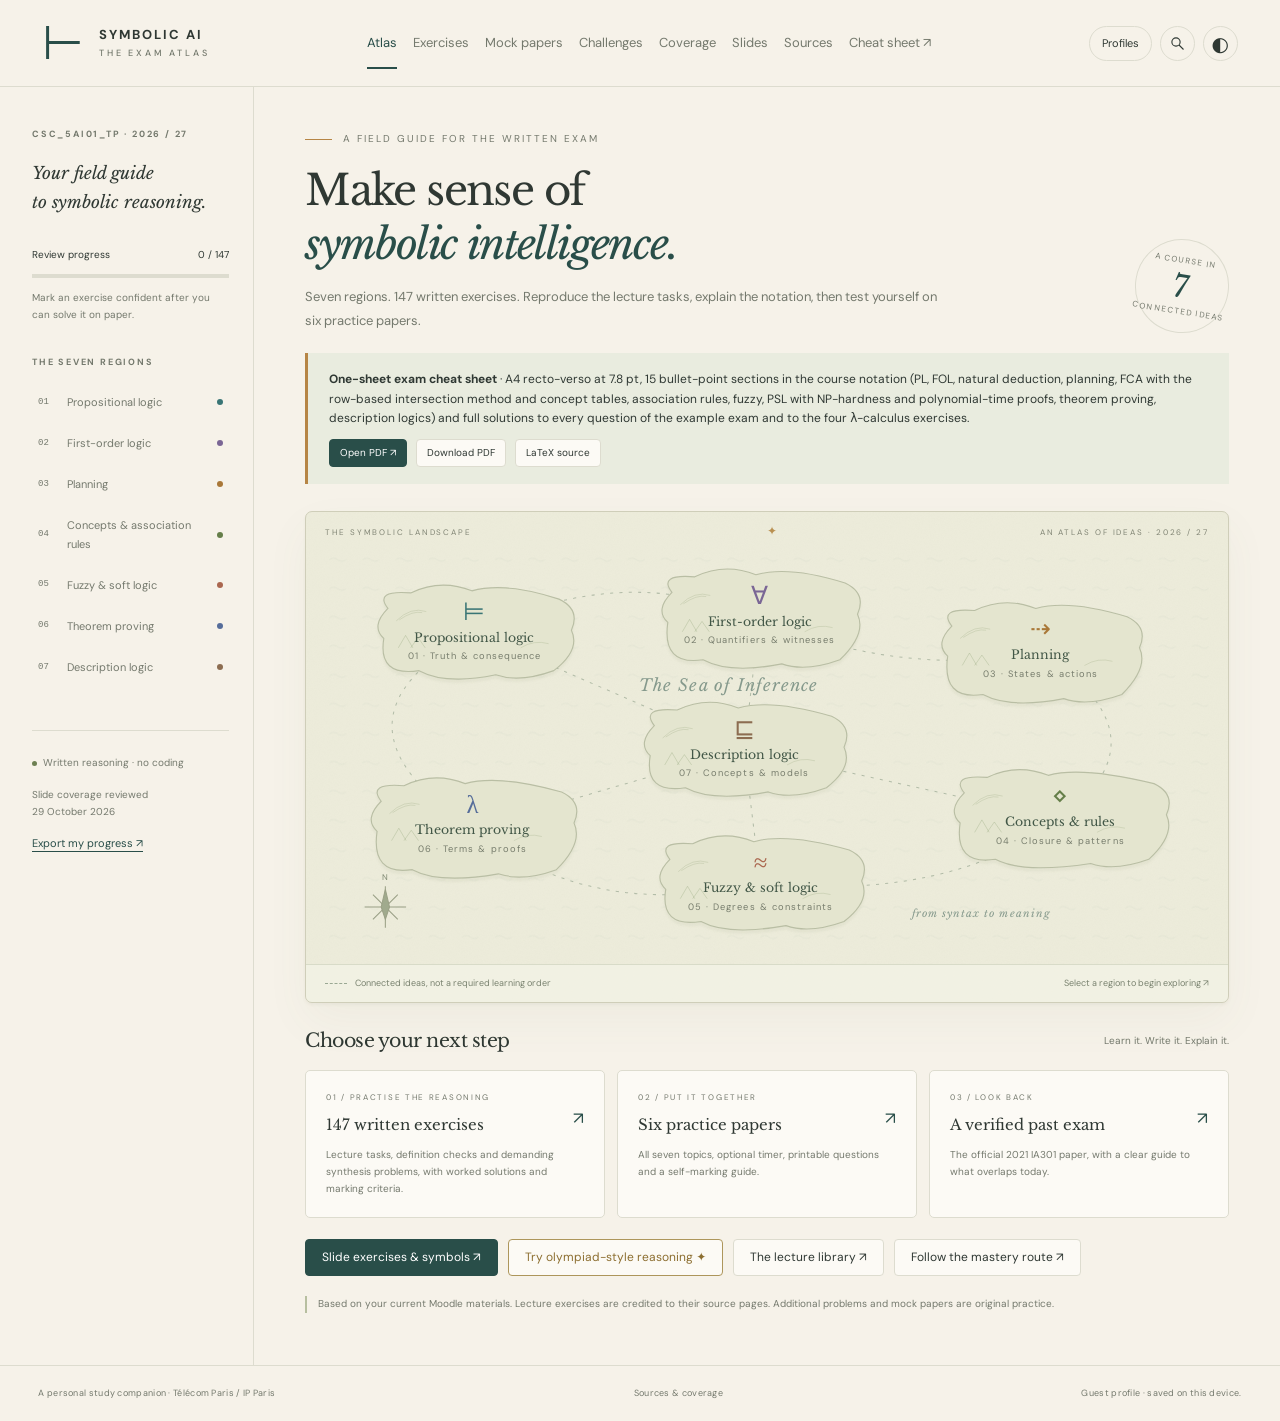
==== index.html @ 40018e8a "Cheat sheet: state each lambda exercise, slide-consistent numeral notation" ====
<!doctype html>
<html lang="en"><head><meta charset="utf-8"><meta name="viewport" content="width=device-width,initial-scale=1"><meta name="theme-color" content="#f6f2e9"><meta name="description" content="A written-exam study atlas for Logics and Symbolic AI: seven topic guides, 147 written exercises with slide tasks and notation checks, interactive explanations, six mock papers and verified historical exam sources."><link rel="canonical" href="https://pqhhust.github.io/logics-symbolicAI-atlas/"><title>Symbolic AI · Exam Atlas</title><link rel="icon" href="icon.svg" type="image/svg+xml"><link rel="stylesheet" href="style.css?v=cheatsheet-20261111c"></head>
<body><header class="topbar"><a class="brand" href="#atlas" aria-label="Symbolic AI Exam Atlas home"><span class="brand-icon">⊢</span><span>SYMBOLIC AI <small>THE EXAM ATLAS</small></span></a><nav aria-label="Main navigation"><a href="#atlas" data-nav="atlas">Atlas</a><a href="#practice" data-nav="practice">Exercises</a><a href="#mocks" data-nav="mocks">Mock papers</a><a href="#challenge" data-nav="challenge">Challenges</a><a href="#coverage" data-nav="coverage">Coverage</a><a href="#slides" data-nav="slides">Slides</a><a href="#sources" data-nav="sources">Sources</a><a href="cheatsheet/logic-cheatsheet.pdf?v=lambda2" target="_blank" rel="noopener">Cheat sheet ↗</a></nav><div class="tools"><a id="profile-link" href="#profile" class="profile-link">Profiles</a><button id="search-open" class="icon-button" aria-label="Search exercises"><svg width="15" height="15" viewBox="0 0 20 20" aria-hidden="true"><circle cx="8" cy="8" r="5.5" fill="none" stroke="currentColor" stroke-width="1.5"/><path d="M12 12L18 18" stroke="currentColor" stroke-width="1.5"/></svg></button><button id="theme" class="icon-button" aria-label="Toggle dark theme">◐</button></div></header><div class="app-shell"><aside class="sidebar"><div class="eyebrow">CSC_5AI01_TP · 2026 / 27</div><p class="side-title">Your field guide<br>to symbolic reasoning.</p><div class="progress-heading"><span>Review progress</span><span id="progress-number">0 / 147</span></div><div class="progress-track"><div id="progress-bar"></div></div><p class="side-note">Mark an exercise confident after you can solve it on paper.</p><div class="eyebrow side-section">THE SEVEN REGIONS</div><nav id="topic-nav" aria-label="Course topics"></nav><div class="side-bottom"><span class="status-dot"></span>Written reasoning · no coding<p>Slide coverage reviewed<br>29 October 2026</p><button id="export" class="text-button">Export my progress ↗</button></div></aside><main id="main" tabindex="-1"><div class="loading">Opening the atlas…</div></main></div><footer><span>A personal study companion · Télécom Paris / IP Paris</span><a href="#sources">Sources & coverage</a><span id="storage-note">Progress stays in this browser.</span></footer><dialog id="slide-reader" aria-labelledby="slide-reader-title"><div class="reader-toolbar"><strong id="slide-reader-title"></strong><a id="slide-download" target="_blank" rel="noopener">Open / download ↗</a><button id="slide-close" class="btn small" aria-label="Close slide reader">Close ×</button></div><iframe id="slide-frame" title="Course slide viewer"></iframe></dialog><div id="toast" role="status" aria-live="polite"></div><noscript><p>This atlas needs JavaScript for exercises and interactive diagrams. <a href="https://moodle.ip-paris.fr/course/view.php?id=24442">Open the official course</a>.</p></noscript><script src="app.js?v=cheatsheet-20261111c" defer></script></body></html>
---- style.css ----
@import url('https://fonts.googleapis.com/css2?family=DM+Sans:wght@400;500;600;700&family=Libre+Baskerville:ital,wght@0,400;0,700;1,400&display=swap');
:root{--paper:#f6f2e9;--surface:#fcfaf5;--ink:#2f3833;--muted:#74796d;--line:#dddccf;--green:#294e49;--soft:#e9ecdf;--accent:#b68545;--shadow:0 10px 30px #3a483409;--serif:'Libre Baskerville',Georgia,serif;--sans:'DM Sans',system-ui,sans-serif;color-scheme:light}*{box-sizing:border-box}body{margin:0;background:var(--paper);color:var(--ink);font:15px/1.65 var(--sans)}a{color:inherit;text-decoration:none}a:focus-visible,button:focus-visible,summary:focus-visible,input:focus-visible,select:focus-visible,textarea:focus-visible{outline:3px solid #b3833f;outline-offset:4px}button,input,select,textarea{font:inherit}button{cursor:pointer}button,a,summary{ -webkit-tap-highlight-color:transparent}button{color:var(--ink)}.topbar{height:87px;border-bottom:1px solid var(--line);display:flex;align-items:center;justify-content:space-between;padding:0 3.3%;gap:24px;background:var(--paper)}.brand{display:flex;gap:13px;align-items:center;letter-spacing:2px;font-size:13px;font-weight:700;line-height:1.7}.brand-icon{font:48px/1 Georgia;color:var(--green)}.brand small{display:block;font-size:9px;letter-spacing:2.8px;color:var(--muted);font-weight:500}.topbar nav{display:flex;gap:29px;align-items:center}.topbar nav a{color:var(--muted);font-size:13px;position:relative;padding:32px 0}.topbar nav a.active{color:var(--green)}.topbar nav a.active:after{content:'';height:2px;background:var(--green);position:absolute;bottom:17px;left:0;right:0}.tools{display:flex;gap:8px}.icon-button{border:1px solid var(--line);background:transparent;width:35px;height:35px;border-radius:50%;font-size:20px;display:grid;place-items:center}.app-shell{max-width:1600px;margin:auto;display:grid;grid-template-columns:254px minmax(0,1fr);min-height:calc(100vh - 157px)}.sidebar{padding:40px 24px 24px 32px;border-right:1px solid var(--line)}.eyebrow{font-size:9px;letter-spacing:1.8px;font-weight:700;color:var(--muted);text-transform:uppercase}.side-title{font:italic 17px/1.7 var(--serif);margin:18px 0 29px}.progress-heading{font-size:10px;display:flex;justify-content:space-between;gap:12px}.progress-track{height:4px;background:var(--line);margin:11px 0}.progress-track>div{height:100%;width:0;background:var(--green);transition:width .3s}.side-note{font-size:10px;color:var(--muted);line-height:1.7;margin-bottom:32px}.side-section{margin-bottom:14px}#topic-nav{display:grid;gap:5px}.topic-link{padding:9px 6px;display:flex;align-items:center;gap:11px;font-size:11px;border-radius:4px;color:var(--muted)}.topic-link:hover,.topic-link.active{background:var(--soft);color:var(--ink)}.topic-link .num{font-size:9px;font-family:monospace;min-width:18px}.topic-link .dot{width:6px;height:6px;border-radius:50%;margin-left:auto;flex:none}.side-bottom{border-top:1px solid var(--line);padding-top:24px;margin-top:45px;font-size:10px;color:var(--muted)}.status-dot{width:5px;height:5px;background:#6d8052;border-radius:50%;display:inline-block;margin-right:6px}.side-bottom p{font-size:10px;line-height:1.7;margin:14px 0}.text-button{padding:0;background:none;border:0;color:var(--green);font-size:11px;text-decoration:underline;text-underline-offset:4px}main{padding:44px clamp(24px,4vw,64px) 52px;min-width:0}.page-kicker{display:flex;align-items:center;gap:11px;letter-spacing:2px;text-transform:uppercase;color:var(--muted);font-size:10px}.page-kicker:before{content:'';width:27px;height:1px;background:var(--accent)}h1{font:42px/1.3 var(--serif);letter-spacing:-1.6px;margin:15px 0 13px;font-weight:400}h1 em{color:var(--green)}.lede{max-width:640px;color:var(--muted);font-size:13px;line-height:1.85;margin:0}h2{font:23px/1.5 var(--serif);font-weight:400;letter-spacing:-.5px}h3{font:17px/1.5 var(--serif);font-weight:400}p{margin:10px 0}.hero-top{display:flex;justify-content:space-between;gap:22px;align-items:end}.hero-stamp{flex:none;width:94px;height:94px;border:1px solid var(--line);border-radius:50%;display:flex;flex-direction:column;align-items:center;justify-content:center;transform:rotate(9deg);font-size:8px;letter-spacing:1.2px;color:var(--muted)}.hero-stamp strong{font:30px var(--serif);color:var(--green)}.atlas-wrap{margin:27px 0 0;border:1px solid #cfceb9;border-radius:7px;position:relative;overflow:hidden;background:#eeeddf;box-shadow:var(--shadow)}.atlas-topline{padding:14px 19px 0;display:flex;justify-content:space-between;font-size:8px;letter-spacing:1.9px;color:#818575}.atlas-svg{width:100%;display:block;height:auto;min-height:275px;max-height:425px}.map-grain{opacity:.15}.island{cursor:pointer;outline:none}.island path.land{fill:#e4e5cf;stroke:#b9bea4;stroke-width:1.1;transition:fill .2s,stroke .2s}.island:hover path.land,.island:focus-visible path.land{fill:#d3dfbd;stroke:#6a8258;stroke-width:2}.island text{fill:#425747;font:12px var(--serif)}.island text.map-n{font:9px var(--sans);letter-spacing:1px;fill:#777d6d}.island text.map-icon{font:24px Georgia}.route{fill:none;stroke:#9aa893;stroke-width:1;stroke-dasharray:3 6;opacity:.7}.map-water{font:italic 16px var(--serif);fill:#85998c;letter-spacing:1px}.map-bottom{display:flex;justify-content:space-between;gap:20px;border-top:1px solid #d8dbc8;padding:11px 19px;font-size:9px;color:#79826f;background:#f5f4e9a8}.legend{display:flex;align-items:center;gap:8px}.legend i{display:inline-block;width:22px;border-top:1px dashed #9aa893}.section-top{display:flex;align-items:center;justify-content:space-between;gap:15px;margin:24px 0 14px}.section-top h2{margin:0;font-size:19px}.section-top span{font-size:10px;color:var(--muted)}.action-grid{display:grid;grid-template-columns:repeat(3,1fr);gap:12px}.action-card{border:1px solid var(--line);padding:20px;background:var(--surface);border-radius:5px;transition:transform .15s,box-shadow .15s;display:block}.action-card:hover{transform:translateY(-3px);box-shadow:var(--shadow)}.action-card small{font-size:8px;letter-spacing:1.7px;color:var(--muted);display:block}.action-card h3{font-size:15px;margin:10px 0}.action-card p{font-size:10px;color:var(--muted);line-height:1.7;margin:0}.arrow{float:right;color:var(--green);font-size:17px}.note-line{margin-top:20px;font-size:10px;color:var(--muted);border-left:2px solid #b7bfa0;padding-left:11px}.btn{display:inline-flex;gap:8px;align-items:center;justify-content:center;border:1px solid var(--line);padding:9px 16px;border-radius:4px;background:var(--surface);font-size:12px;line-height:1.4}.btn.primary{background:var(--green);border-color:var(--green);color:#fff}.btn:hover{filter:brightness(.95)}.btn.small{padding:6px 10px;font-size:10px}.button-row{display:flex;align-items:center;gap:9px;flex-wrap:wrap}.tabs{display:flex;gap:24px;border-bottom:1px solid var(--line);margin:27px 0 25px}.tabs button{padding:9px 0;background:none;border:0;border-bottom:2px solid transparent;color:var(--muted);font-size:12px}.tabs button.active{color:var(--green);border-bottom-color:var(--green)}.concept-grid{display:grid;grid-template-columns:1fr 1fr;gap:14px}.concept{background:var(--surface);border:1px solid var(--line);border-radius:4px;padding:20px}.concept h3{font-size:14px;margin:0 0 10px}.concept p{font-size:12px;line-height:1.9;color:var(--muted);margin:0}.callout{margin:22px 0;padding:17px 21px;border-left:3px solid var(--accent);background:var(--soft);font-size:12px}.callout ul{padding-left:18px;margin-bottom:0}.checklist{display:flex;flex-wrap:wrap;gap:8px}.checklist span{border:1px solid var(--line);border-radius:3px;padding:6px 10px;font-size:10px}.source-link{color:var(--green);font-size:11px;text-decoration:underline;text-underline-offset:3px}.filter-row{display:flex;align-items:center;gap:10px;flex-wrap:wrap;margin:24px 0 18px}.search-input{min-width:190px;flex:1;background:var(--surface);border:1px solid var(--line);border-radius:4px;padding:10px 13px;font-size:12px;color:var(--ink)}select{background:var(--surface);color:var(--ink);border:1px solid var(--line);padding:9px 10px;border-radius:4px;font-size:11px}.exercise-count{font-size:11px;color:var(--muted);margin-bottom:15px}.exercise{border:1px solid var(--line);background:var(--surface);margin-bottom:13px;border-radius:5px;overflow:hidden;scroll-margin-top:25px}.exercise summary{padding:18px 20px;display:flex;align-items:center;gap:12px;cursor:pointer;list-style:none}.exercise summary::-webkit-details-marker{display:none}.exercise-code{font:10px monospace;color:var(--muted);border:1px solid var(--line);padding:4px 5px;min-width:29px;text-align:center;border-radius:2px}.exercise-title{font:14px/1.6 var(--serif);flex:1}.exercise-meta{font-size:9px;color:var(--muted);white-space:nowrap}.exercise summary:after{content:'+';font:20px Georgia;color:var(--muted)}.exercise[open] summary:after{content:'−'}.exercise-body{padding:0 21px 22px;border-top:1px solid var(--line)}.question-label{font-size:8px;text-transform:uppercase;letter-spacing:1.5px;color:var(--muted);margin-top:18px}.prompt{font-size:13px;line-height:1.95;margin:10px 0 17px;white-space:pre-line}.scratch-label{font-size:10px;color:var(--muted);display:block;margin-bottom:7px}.scratch{width:100%;min-height:85px;resize:vertical;background:var(--paper);color:var(--ink);border:1px solid var(--line);border-radius:3px;padding:12px;font-size:12px;line-height:1.8;margin-bottom:13px}.hint-box{background:var(--soft);padding:12px 15px;font-size:12px;margin:13px 0}.solution{margin-top:16px;border-top:1px solid var(--line);padding-top:12px}.solution h4{font-size:11px;margin:5px 0 15px}.solution ol{padding-left:23px;font-size:12px;line-height:1.9}.solution li{padding:4px 0}.rubric{font-size:10px;color:var(--muted);padding:13px 15px;border:1px dashed var(--line);border-radius:3px}.rubric label{display:block;padding:3px 0}.review-controls{display:flex;gap:7px;flex-wrap:wrap;margin-top:17px}.rating{font-size:10px;background:transparent;border:1px solid var(--line);padding:6px 11px;border-radius:15px}.rating.selected{background:var(--green);border-color:var(--green);color:white}.bookmarked{color:#b58438}.badge{font-size:8px;border:1px solid var(--line);padding:3px 7px;border-radius:20px;color:var(--muted);white-space:nowrap}.empty{padding:45px;text-align:center;border:1px dashed var(--line);color:var(--muted);font-size:13px}.demo{padding:23px;background:var(--surface);border:1px solid var(--line);border-radius:5px;margin:24px 0}.demo h3{margin-top:0}.demo p{font-size:12px;color:var(--muted)}.demo table,.data-table{border-collapse:collapse;width:100%;font-size:12px;text-align:center;margin:16px 0}.demo td,.demo th,.data-table td,.data-table th{border-bottom:1px solid var(--line);padding:8px 10px}.demo th,.data-table th{font-size:10px;color:var(--muted);font-weight:500}.highlight-row{background:var(--soft)}.formula{font:20px/1.9 Georgia,serif;padding:20px;text-align:center;overflow-wrap:anywhere}.demo-grid{display:grid;grid-template-columns:1fr 1fr;gap:20px;align-items:center}.range-row{display:flex;gap:13px;align-items:center;margin:10px 0;font-size:12px}.range-row input{accent-color:var(--green);width:100%}.range-row label{min-width:20px}.range-row output{min-width:35px;font:12px monospace}.result-box{padding:16px;border:1px solid var(--line);border-radius:4px;background:var(--paper);font-size:13px;line-height:2}.diagram{max-width:100%;display:block;margin:auto}.step-track{display:flex;gap:9px;flex-wrap:wrap;margin:14px 0}.step-dot{background:var(--soft);padding:7px 12px;border-radius:3px;font:13px monospace}.step-dot.current{background:var(--green);color:white}.mock-card{margin:20px 0;background:var(--surface);border:1px solid var(--line);padding:25px;border-radius:5px}.mock-card h2{margin:8px 0}.mock-card p{font-size:12px;color:var(--muted)}.mock-toolbar{padding:14px 18px;background:var(--soft);border:1px solid var(--line);border-radius:5px;margin:25px 0;display:flex;justify-content:space-between;align-items:center;gap:12px;flex-wrap:wrap}.timer{font:25px monospace;letter-spacing:1px}.source-card{border-top:1px solid var(--line);padding:22px 0}.source-card h3{margin:8px 0}.source-card p{font-size:12px;line-height:1.9;color:var(--muted);max-width:720px}.source-badge{font-size:8px;letter-spacing:1.5px;color:var(--green);text-transform:uppercase}.coverage-table{text-align:left}.coverage-table td{font-size:11px;vertical-align:top}.coverage-table td:first-child{width:24%}.connection{background:var(--soft);padding:17px 21px;font-size:12px;margin-top:20px}.intro-actions{margin:22px 0}.footer-note{margin-top:25px;font-size:10px;color:var(--muted)}footer{border-top:1px solid var(--line);padding:20px 3%;display:flex;justify-content:space-between;gap:12px;font-size:9px;letter-spacing:.3px;color:var(--muted)}#toast{position:fixed;bottom:22px;left:50%;transform:translate(-50%,20px);background:var(--green);color:white;padding:10px 20px;font-size:12px;border-radius:5px;opacity:0;pointer-events:none;transition:.2s;z-index:10}#toast.show{opacity:1;transform:translate(-50%,0)}.loading{padding:70px;font:20px var(--serif)}[hidden]{display:none!important}:root[data-theme=dark]{--paper:#202923;--surface:#26312b;--ink:#e5e6da;--muted:#a5b19f;--line:#425044;--green:#bad1aa;--soft:#344638;--accent:#d0ad70;--shadow:none;color-scheme:dark}:root[data-theme=dark] .btn.primary,:root[data-theme=dark] .rating.selected,:root[data-theme=dark] .step-dot.current{color:#202923}:root[data-theme=dark] .atlas-wrap{filter:brightness(.8) saturate(.85)}@media(min-width:1500px){main{padding-top:55px}.atlas-svg{max-height:490px}}@media(max-width:1100px){.app-shell{grid-template-columns:215px minmax(0,1fr)}.sidebar{padding:30px 17px}.brand{font-size:11px}.topbar nav{gap:20px}h1{font-size:34px}.hero-stamp{display:none}main{padding:32px 25px}.action-card{padding:15px}.atlas-svg{min-height:240px}}@media(max-width:760px){.topbar{height:auto;padding:18px;flex-wrap:wrap;gap:16px}.topbar nav{order:3;width:100%;justify-content:space-between;gap:12px}.topbar nav a{padding:5px 0;font-size:11px}.topbar nav a.active:after{bottom:-5px}.tools{margin-left:auto}.app-shell{display:block}.sidebar{border-right:0;border-bottom:1px solid var(--line);padding:14px 18px}.sidebar>.eyebrow,.side-title,.progress-heading,.progress-track,.side-note,.side-section,.side-bottom{display:none}#topic-nav{display:flex;overflow:auto;gap:6px;padding:2px 0}.topic-link{white-space:nowrap;padding:6px 9px;font-size:10px;border:1px solid var(--line)}.topic-link .dot{display:none}main{padding:27px 18px}h1{font-size:31px}.lede{font-size:12px}.atlas-topline{font-size:7px;padding:12px 12px 0}.atlas-svg{min-height:0}.map-bottom{padding:10px;font-size:8px}.map-bottom>span:last-child{display:none}.action-grid{grid-template-columns:1fr}.action-card{padding:17px}.action-card h3{margin:6px 0}.concept-grid,.demo-grid{grid-template-columns:1fr}.exercise summary{padding:15px 12px;gap:9px}.exercise-body{padding:0 14px 18px}.exercise-title{font-size:12px}.exercise-meta{font-size:8px}.exercise summary .badge{display:none}.filter-row .search-input{flex-basis:100%}.demo{padding:16px}.tabs{gap:17px}.tabs button{font-size:11px}footer{flex-wrap:wrap;padding:17px}.coverage-table{font-size:10px}.coverage-table td{padding:8px 5px}.hero-top{display:block}}@media(prefers-reduced-motion:reduce){*{animation:none!important;transition:none!important;scroll-behavior:auto!important}}@media print{.topbar,.sidebar,footer,.tabs,.filter-row,.review-controls,.scratch,.scratch-label,.button-row,.tools,.intro-actions,.mock-toolbar button,#toast,.note-line{display:none!important}.app-shell{display:block}main{padding:0}body{background:white;color:black;font-size:11px}.exercise{break-inside:avoid;background:white}.exercise summary{padding:10px}.exercise-body{display:block!important}.solution[hidden]{display:none!important}.hint-box[hidden]{display:none!important}.page-kicker{color:#555}.mock-toolbar{background:white}.exercise-meta{display:block}.concept{background:white}.atlas-wrap{display:none}h1{font-size:25px}a:after{content:none}}
:root{--map-gold:#b99051}.profile-link{font-size:11px;padding:7px 12px;border:1px solid var(--line);border-radius:25px;max-width:150px;white-space:nowrap;text-overflow:ellipsis;overflow:hidden}.atlas-study-links{display:flex;gap:10px;margin-top:21px}.terrain-line{fill:none;stroke:#9aa882;stroke-width:.6;opacity:.45}.terrain-hill{fill:none;stroke:#879c70;stroke-width:.8;opacity:.35}.atlas-wrap{background-color:#edecda;background-image:url("data:image/svg+xml,%3Csvg xmlns='http://www.w3.org/2000/svg' width='160' height='160'%3E%3Cfilter id='n'%3E%3CfeTurbulence type='fractalNoise' baseFrequency='.8' numOctaves='3' stitchTiles='stitch'/%3E%3CfeColorMatrix type='saturate' values='0'/%3E%3C/filter%3E%3Crect width='160' height='160' opacity='.04' filter='url(%23n)'/%3E%3C/svg%3E");box-shadow:0 2px 3px #777d5510,0 18px 45px #626d4c0d}.atlas-topline:before{content:'✦';font-size:12px;color:var(--map-gold);position:absolute;left:50%;top:10px}.island path.land{filter:drop-shadow(0px 3px 1px #626a4510)}.library-topic{margin:30px 0}.slide-cards{display:grid;gap:13px}.slide-card{padding:25px;background:var(--surface);border:1px solid var(--line);border-radius:7px;display:flex;gap:23px;align-items:center}.slide-symbol{font:45px Georgia;color:var(--green);width:64px;height:82px;display:grid;place-items:center;flex:none;background:var(--soft);border:1px solid var(--line);border-radius:4px 14px 4px 4px;box-shadow:3px 3px 0 var(--line)}.slide-card h3{margin:7px 0 15px}.profile-card{padding:35px;border:1px solid var(--line);border-radius:8px;background:var(--surface);margin:28px 0}.profile-card p{font-size:12px;color:var(--muted);margin-bottom:20px}.profile-avatar{width:62px;height:62px;border:1px solid var(--line);background:var(--soft);border-radius:50%;display:grid;place-items:center;color:var(--green);font:28px var(--serif)}.mastery-region{padding:7px 0 22px;border-bottom:1px solid var(--line)}.exercise-chip{display:inline-block;border:1px solid var(--line);padding:3px 8px;margin:3px;border-radius:3px;color:var(--green);font:11px monospace}#slide-reader{width:94vw;max-width:1500px;height:92vh;padding:0;border:1px solid var(--line);border-radius:8px;background:var(--surface);color:var(--ink)}#slide-reader::backdrop{background:#1e3027a6;backdrop-filter:blur(4px)}.reader-toolbar{display:flex;gap:18px;align-items:center;justify-content:space-between;min-height:57px;padding:12px 19px;border-bottom:1px solid var(--line);font-size:12px}.reader-toolbar a{color:var(--green);font-size:11px;margin-left:auto}#slide-frame{height:calc(100% - 58px);width:100%;border:0;background:white}.slide-card button:hover,.action-card:hover{box-shadow:0 7px 18px #36554110}.tabs{flex-wrap:wrap}.mastery-region .checklist{margin-bottom:15px}@media(max-width:760px){.topbar nav{overflow:auto;justify-content:start;gap:22px}.profile-link{max-width:110px;font-size:10px}.slide-card{padding:18px;gap:15px}.slide-symbol{width:43px;height:64px;font-size:32px}.reader-toolbar{font-size:10px;gap:8px;padding:10px}.reader-toolbar strong{max-width:44%}.reader-toolbar a{font-size:9px}.profile-card{padding:23px}.atlas-topline:before{display:none}.map-bottom{font-size:7px}#slide-reader{width:100vw;height:95vh;max-width:100vw}.slide-card h3{font-size:14px}}
.coverage-skills{display:grid;gap:8px;margin:17px 0}.coverage-skills>div{display:flex;justify-content:space-between;gap:12px;border-bottom:1px dotted var(--line);padding:8px 0;font-size:11px}.coverage-skills strong{font-weight:500}.coverage-skills span{font:10px monospace;color:var(--muted);white-space:nowrap}@media(max-width:760px){.coverage-skills>div{display:block}.coverage-skills span{display:block;margin-top:6px}}

.sync-status{font-size:11px!important;color:var(--green)!important;border-left:2px solid var(--accent);padding-left:12px}.profile-card>summary{cursor:pointer;font:16px var(--serif)}.profile-card>summary+div{padding-top:20px}#private-link-value{font-family:monospace;font-size:10px}#local-notebook-panel p{font-size:12px}

.challenge-badge{color:#9e672b;background:#b8905011;border-color:#b8905055}.challenge-guide{display:flex;gap:15px;flex-wrap:wrap;margin:20px 0 26px;font:11px var(--serif);color:var(--muted)}.challenge-entry{border-color:#ad965b;color:#8c6e30}.atlas-study-links{flex-wrap:wrap}.topbar nav{gap:22px}@media(max-width:1100px){.topbar nav{gap:14px}}
.prompt,.solution li,.concept p{overflow-wrap:anywhere}

.question-part{font-size:1rem;margin:1.4rem 0 .5rem}.question-part span{font-family:var(--sans);font-size:.7rem;letter-spacing:.08em;text-transform:uppercase;color:var(--muted);margin-left:.6rem}.synthesis-task{border-left:3px solid var(--accent,#397575);padding:.1rem 1.2rem;margin:1.4rem 0;background:rgba(57,117,117,.04)}.exercise-provenance{font-size:.85rem;line-height:1.65;border-top:1px solid var(--line,#ddd);padding:.8rem 0;margin-bottom:1rem}.exercise-provenance>summary{cursor:pointer;display:block;font-size:.85rem;color:var(--muted)}.exercise-provenance p{margin:.7rem 0}.published-practice{margin:2rem 0 3rem}.rubric p{font-size:.85rem;line-height:1.5}.prompt,.solution li,.exercise-provenance{overflow-wrap:anywhere}@media print{.exercise-provenance{display:none}.synthesis-task{border-left:2px solid #777;background:none;break-inside:avoid}}

.exercise[open] .exercise-provenance>summary:after{content:"+"}.exercise[open] .exercise-provenance[open]>summary:after{content:"−"}

/* Source-linked lecture tasks and notation recall. */
.coverage-intro{border-left:3px solid var(--accent);padding:1px 20px;background:var(--soft);font-size:12px;line-height:1.8;margin:24px 0}.coverage-region{margin:35px 0;padding-top:10px;border-top:1px solid var(--line)}.slide-task-list{display:grid;grid-template-columns:repeat(2,minmax(0,1fr));gap:12px;margin:18px 0 28px}.slide-task{padding:18px;border:1px solid var(--line);border-radius:6px;background:var(--surface)}.slide-task h4{margin:0 0 9px;font:17px var(--serif)}.slide-task p{font-size:11px;color:var(--muted)}.slide-task .text-button{font-size:11px;text-align:left;line-height:1.6}.notation-entry{border:1px solid var(--line);border-radius:5px;margin:9px 0;background:var(--surface)}.notation-entry>summary{cursor:pointer;padding:14px 16px;font-size:13px;line-height:1.7;overflow-wrap:anywhere}.notation-entry>div{padding:0 16px 16px;font-size:13px;line-height:1.8}.notation-entry .text-button{text-align:left;line-height:1.6}.notation-task{background:var(--soft);border-radius:5px;padding:1px 18px 12px;margin:15px 0}.notation-task p,.notation-task li{font-size:12px;line-height:1.8}.notation-task li{margin:7px 0;overflow-wrap:anywhere}.notation-solution{padding:12px 0;border-top:1px solid var(--line);font-size:12px;line-height:1.8}.notation-solution>summary{display:block!important;padding:8px 0!important;cursor:pointer;font-size:13px!important}.notation-solution p{margin:12px 0}.coverage-region .exercise-chip{font-size:12px}.coverage-region h3{margin-top:24px}.topbar nav{gap:16px}.notation-entry p{overflow-wrap:anywhere}@media(max-width:1100px){.topbar{flex-wrap:wrap;height:auto;gap:12px;padding-top:14px;padding-bottom:14px}.topbar nav{flex-wrap:wrap;gap:14px}.topbar nav a{padding:6px 0}.topbar nav a.active:after{bottom:0}}@media(max-width:760px){.slide-task-list{grid-template-columns:1fr}.topbar nav{flex-wrap:nowrap;overflow-x:auto}.notation-task{padding-left:12px;padding-right:12px}.notation-task ul{padding-left:18px}.coverage-intro{padding-left:14px;padding-right:14px}}@media print{.notation-entry:not([open])>div{display:none}.notation-task{background:none;border:1px solid #ccc}.notation-solution{break-inside:avoid}}
@media(max-width:760px){.topbar nav{flex-wrap:wrap;row-gap:4px}}.cheatsheet-card{margin-top:20px}
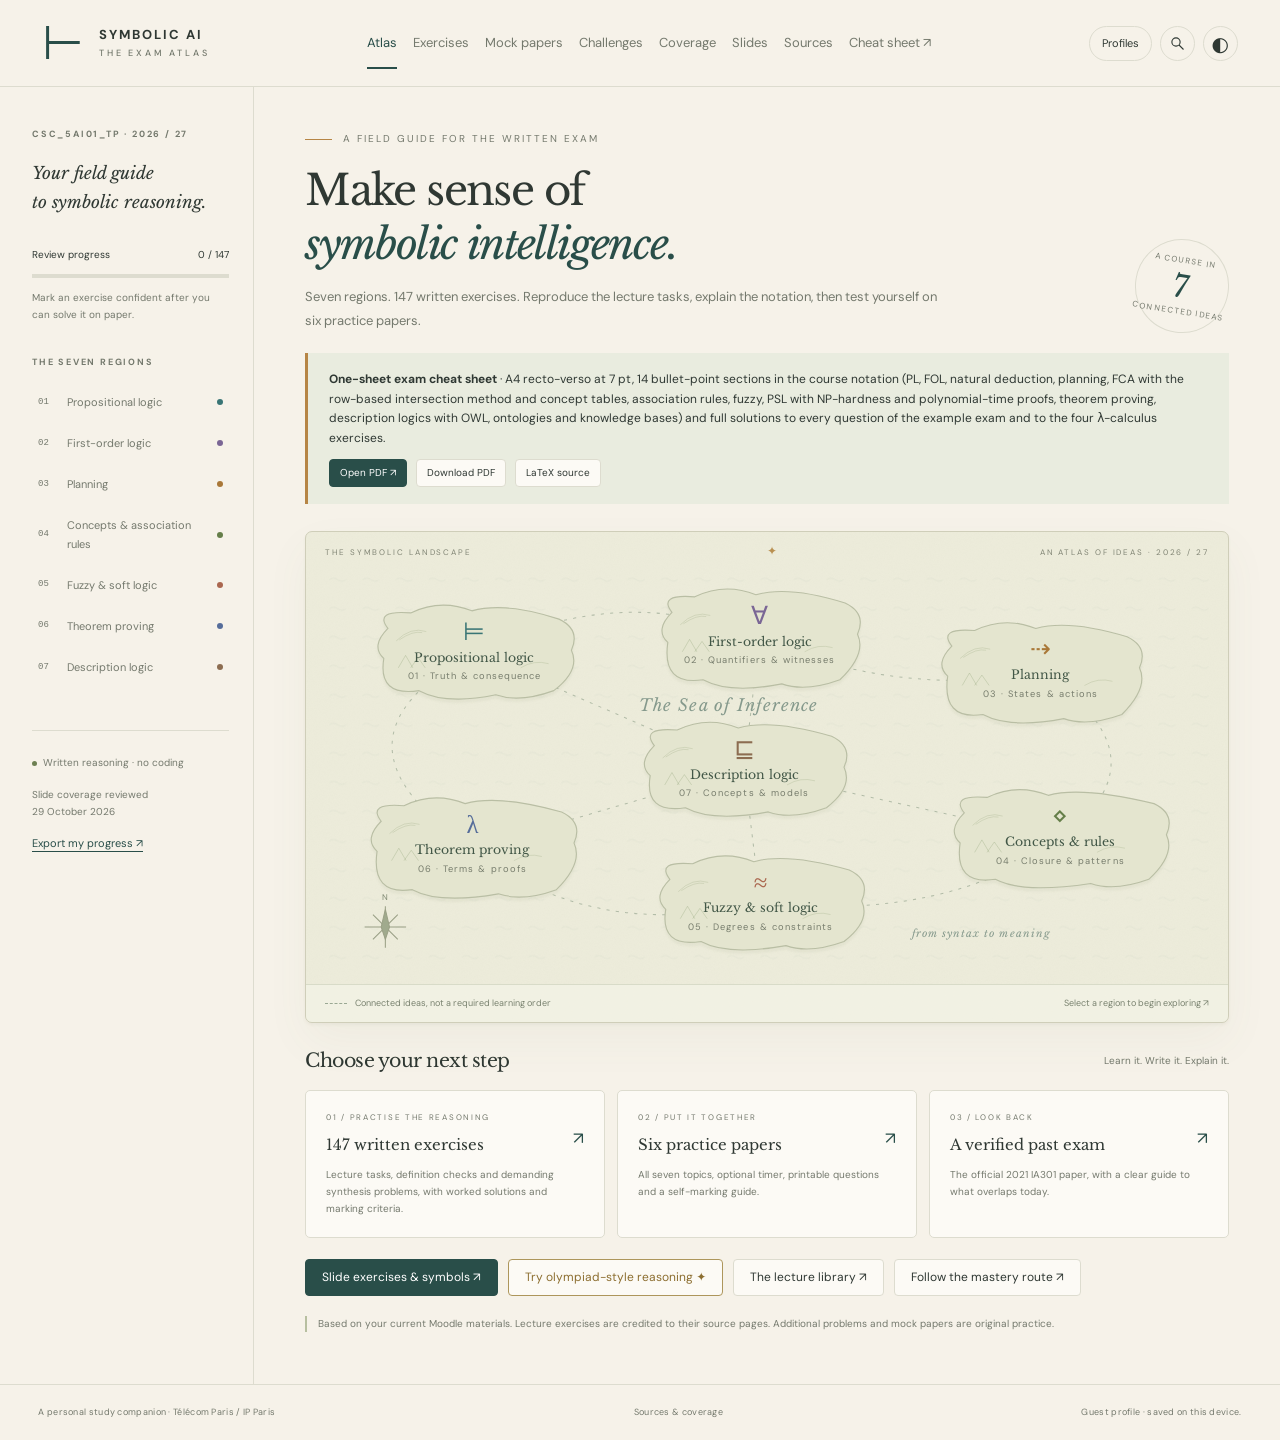
==== commit c408b36c: "Cheat sheet: full description logic, OWL, ontology and knowledge base notation" ====
--- a/index.html
+++ b/index.html
@@ -1,3 +1,3 @@
 <!doctype html>
 <html lang="en"><head><meta charset="utf-8"><meta name="viewport" content="width=device-width,initial-scale=1"><meta name="theme-color" content="#f6f2e9"><meta name="description" content="A written-exam study atlas for Logics and Symbolic AI: seven topic guides, 147 written exercises with slide tasks and notation checks, interactive explanations, six mock papers and verified historical exam sources."><link rel="canonical" href="https://pqhhust.github.io/logics-symbolicAI-atlas/"><title>Symbolic AI · Exam Atlas</title><link rel="icon" href="icon.svg" type="image/svg+xml"><link rel="stylesheet" href="style.css?v=cheatsheet-20261111c"></head>
-<body><header class="topbar"><a class="brand" href="#atlas" aria-label="Symbolic AI Exam Atlas home"><span class="brand-icon">⊢</span><span>SYMBOLIC AI <small>THE EXAM ATLAS</small></span></a><nav aria-label="Main navigation"><a href="#atlas" data-nav="atlas">Atlas</a><a href="#practice" data-nav="practice">Exercises</a><a href="#mocks" data-nav="mocks">Mock papers</a><a href="#challenge" data-nav="challenge">Challenges</a><a href="#coverage" data-nav="coverage">Coverage</a><a href="#slides" data-nav="slides">Slides</a><a href="#sources" data-nav="sources">Sources</a><a href="cheatsheet/logic-cheatsheet.pdf?v=lambda2" target="_blank" rel="noopener">Cheat sheet ↗</a></nav><div class="tools"><a id="profile-link" href="#profile" class="profile-link">Profiles</a><button id="search-open" class="icon-button" aria-label="Search exercises"><svg width="15" height="15" viewBox="0 0 20 20" aria-hidden="true"><circle cx="8" cy="8" r="5.5" fill="none" stroke="currentColor" stroke-width="1.5"/><path d="M12 12L18 18" stroke="currentColor" stroke-width="1.5"/></svg></button><button id="theme" class="icon-button" aria-label="Toggle dark theme">◐</button></div></header><div class="app-shell"><aside class="sidebar"><div class="eyebrow">CSC_5AI01_TP · 2026 / 27</div><p class="side-title">Your field guide<br>to symbolic reasoning.</p><div class="progress-heading"><span>Review progress</span><span id="progress-number">0 / 147</span></div><div class="progress-track"><div id="progress-bar"></div></div><p class="side-note">Mark an exercise confident after you can solve it on paper.</p><div class="eyebrow side-section">THE SEVEN REGIONS</div><nav id="topic-nav" aria-label="Course topics"></nav><div class="side-bottom"><span class="status-dot"></span>Written reasoning · no coding<p>Slide coverage reviewed<br>29 October 2026</p><button id="export" class="text-button">Export my progress ↗</button></div></aside><main id="main" tabindex="-1"><div class="loading">Opening the atlas…</div></main></div><footer><span>A personal study companion · Télécom Paris / IP Paris</span><a href="#sources">Sources & coverage</a><span id="storage-note">Progress stays in this browser.</span></footer><dialog id="slide-reader" aria-labelledby="slide-reader-title"><div class="reader-toolbar"><strong id="slide-reader-title"></strong><a id="slide-download" target="_blank" rel="noopener">Open / download ↗</a><button id="slide-close" class="btn small" aria-label="Close slide reader">Close ×</button></div><iframe id="slide-frame" title="Course slide viewer"></iframe></dialog><div id="toast" role="status" aria-live="polite"></div><noscript><p>This atlas needs JavaScript for exercises and interactive diagrams. <a href="https://moodle.ip-paris.fr/course/view.php?id=24442">Open the official course</a>.</p></noscript><script src="app.js?v=cheatsheet-20261111c" defer></script></body></html>
+<body><header class="topbar"><a class="brand" href="#atlas" aria-label="Symbolic AI Exam Atlas home"><span class="brand-icon">⊢</span><span>SYMBOLIC AI <small>THE EXAM ATLAS</small></span></a><nav aria-label="Main navigation"><a href="#atlas" data-nav="atlas">Atlas</a><a href="#practice" data-nav="practice">Exercises</a><a href="#mocks" data-nav="mocks">Mock papers</a><a href="#challenge" data-nav="challenge">Challenges</a><a href="#coverage" data-nav="coverage">Coverage</a><a href="#slides" data-nav="slides">Slides</a><a href="#sources" data-nav="sources">Sources</a><a href="cheatsheet/logic-cheatsheet.pdf?v=dl" target="_blank" rel="noopener">Cheat sheet ↗</a></nav><div class="tools"><a id="profile-link" href="#profile" class="profile-link">Profiles</a><button id="search-open" class="icon-button" aria-label="Search exercises"><svg width="15" height="15" viewBox="0 0 20 20" aria-hidden="true"><circle cx="8" cy="8" r="5.5" fill="none" stroke="currentColor" stroke-width="1.5"/><path d="M12 12L18 18" stroke="currentColor" stroke-width="1.5"/></svg></button><button id="theme" class="icon-button" aria-label="Toggle dark theme">◐</button></div></header><div class="app-shell"><aside class="sidebar"><div class="eyebrow">CSC_5AI01_TP · 2026 / 27</div><p class="side-title">Your field guide<br>to symbolic reasoning.</p><div class="progress-heading"><span>Review progress</span><span id="progress-number">0 / 147</span></div><div class="progress-track"><div id="progress-bar"></div></div><p class="side-note">Mark an exercise confident after you can solve it on paper.</p><div class="eyebrow side-section">THE SEVEN REGIONS</div><nav id="topic-nav" aria-label="Course topics"></nav><div class="side-bottom"><span class="status-dot"></span>Written reasoning · no coding<p>Slide coverage reviewed<br>29 October 2026</p><button id="export" class="text-button">Export my progress ↗</button></div></aside><main id="main" tabindex="-1"><div class="loading">Opening the atlas…</div></main></div><footer><span>A personal study companion · Télécom Paris / IP Paris</span><a href="#sources">Sources & coverage</a><span id="storage-note">Progress stays in this browser.</span></footer><dialog id="slide-reader" aria-labelledby="slide-reader-title"><div class="reader-toolbar"><strong id="slide-reader-title"></strong><a id="slide-download" target="_blank" rel="noopener">Open / download ↗</a><button id="slide-close" class="btn small" aria-label="Close slide reader">Close ×</button></div><iframe id="slide-frame" title="Course slide viewer"></iframe></dialog><div id="toast" role="status" aria-live="polite"></div><noscript><p>This atlas needs JavaScript for exercises and interactive diagrams. <a href="https://moodle.ip-paris.fr/course/view.php?id=24442">Open the official course</a>.</p></noscript><script src="app.js?v=cheatsheet-20261111c" defer></script></body></html>
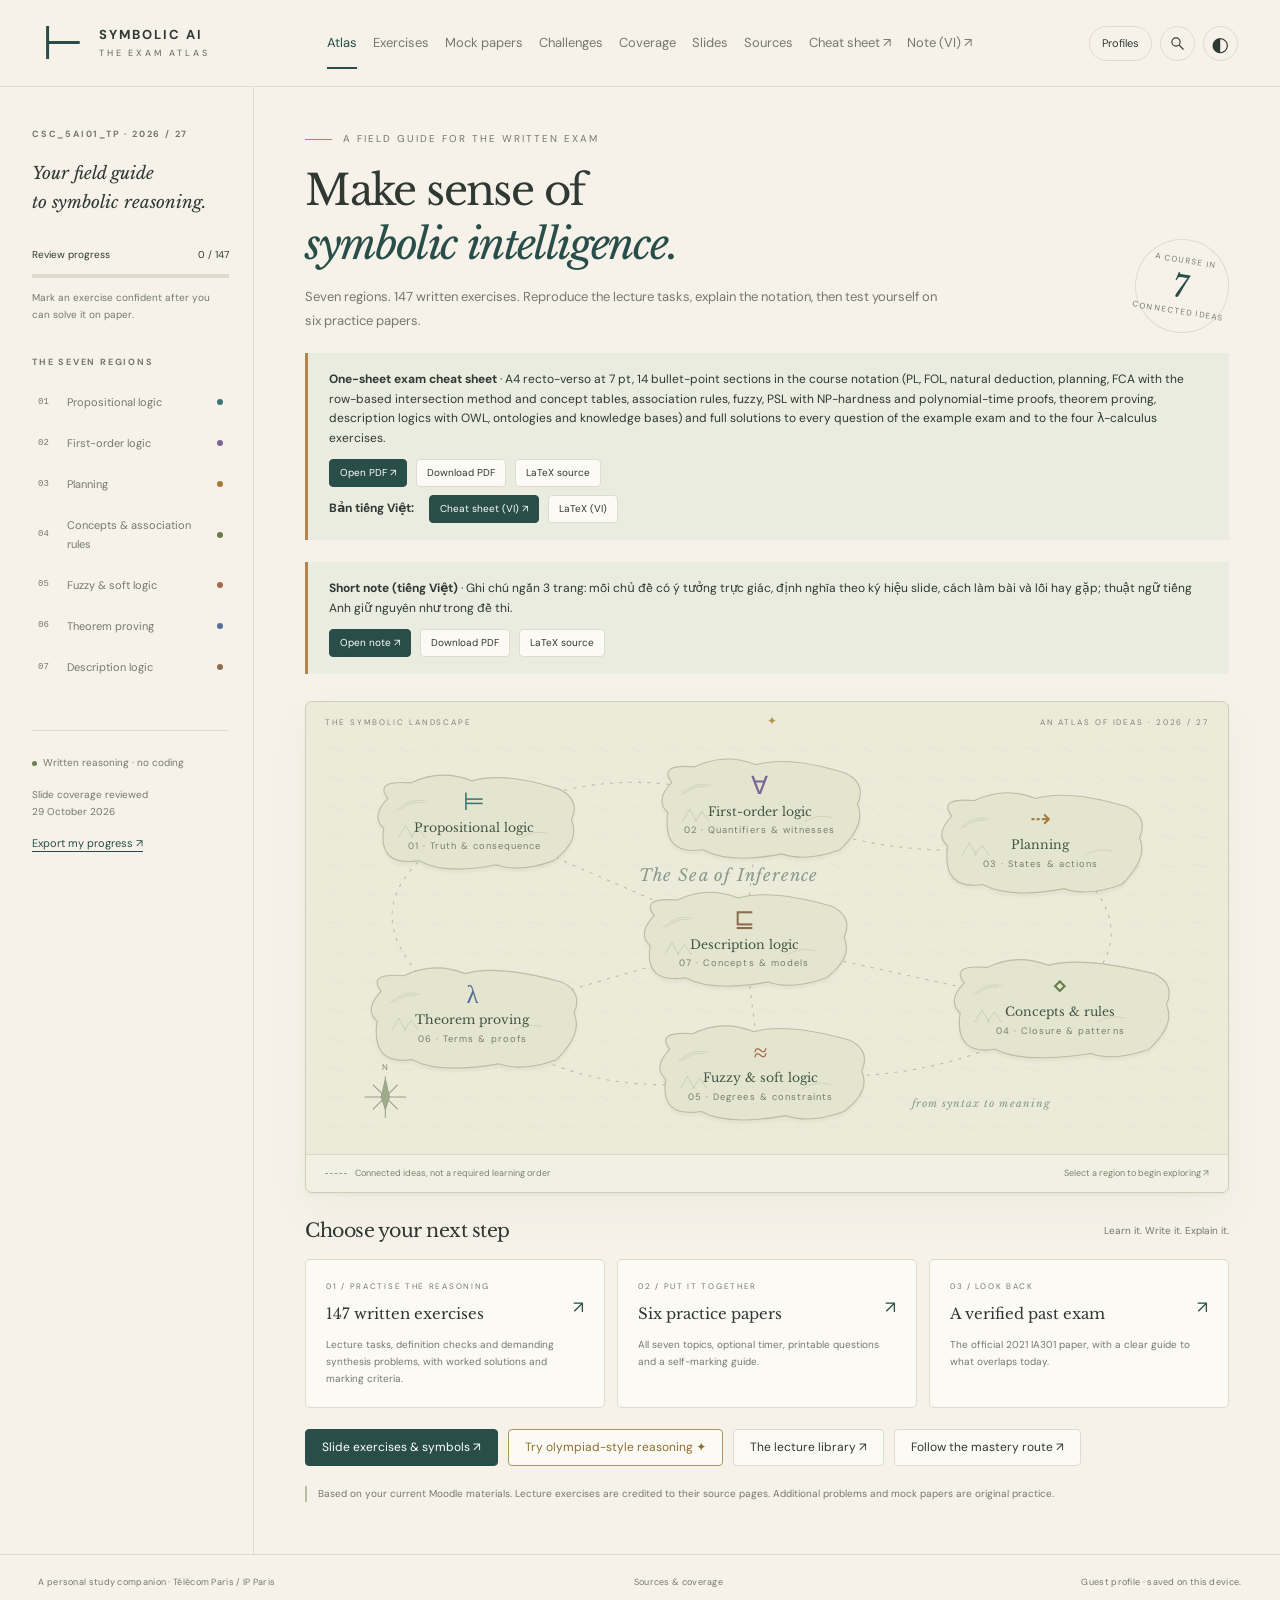
==== commit 2fc16dac: "Add Vietnamese cheat sheet and short note" ====
--- a/index.html
+++ b/index.html
@@ -1,3 +1,3 @@
 <!doctype html>
 <html lang="en"><head><meta charset="utf-8"><meta name="viewport" content="width=device-width,initial-scale=1"><meta name="theme-color" content="#f6f2e9"><meta name="description" content="A written-exam study atlas for Logics and Symbolic AI: seven topic guides, 147 written exercises with slide tasks and notation checks, interactive explanations, six mock papers and verified historical exam sources."><link rel="canonical" href="https://pqhhust.github.io/logics-symbolicAI-atlas/"><title>Symbolic AI · Exam Atlas</title><link rel="icon" href="icon.svg" type="image/svg+xml"><link rel="stylesheet" href="style.css?v=cheatsheet-20261111c"></head>
-<body><header class="topbar"><a class="brand" href="#atlas" aria-label="Symbolic AI Exam Atlas home"><span class="brand-icon">⊢</span><span>SYMBOLIC AI <small>THE EXAM ATLAS</small></span></a><nav aria-label="Main navigation"><a href="#atlas" data-nav="atlas">Atlas</a><a href="#practice" data-nav="practice">Exercises</a><a href="#mocks" data-nav="mocks">Mock papers</a><a href="#challenge" data-nav="challenge">Challenges</a><a href="#coverage" data-nav="coverage">Coverage</a><a href="#slides" data-nav="slides">Slides</a><a href="#sources" data-nav="sources">Sources</a><a href="cheatsheet/logic-cheatsheet.pdf?v=dl" target="_blank" rel="noopener">Cheat sheet ↗</a></nav><div class="tools"><a id="profile-link" href="#profile" class="profile-link">Profiles</a><button id="search-open" class="icon-button" aria-label="Search exercises"><svg width="15" height="15" viewBox="0 0 20 20" aria-hidden="true"><circle cx="8" cy="8" r="5.5" fill="none" stroke="currentColor" stroke-width="1.5"/><path d="M12 12L18 18" stroke="currentColor" stroke-width="1.5"/></svg></button><button id="theme" class="icon-button" aria-label="Toggle dark theme">◐</button></div></header><div class="app-shell"><aside class="sidebar"><div class="eyebrow">CSC_5AI01_TP · 2026 / 27</div><p class="side-title">Your field guide<br>to symbolic reasoning.</p><div class="progress-heading"><span>Review progress</span><span id="progress-number">0 / 147</span></div><div class="progress-track"><div id="progress-bar"></div></div><p class="side-note">Mark an exercise confident after you can solve it on paper.</p><div class="eyebrow side-section">THE SEVEN REGIONS</div><nav id="topic-nav" aria-label="Course topics"></nav><div class="side-bottom"><span class="status-dot"></span>Written reasoning · no coding<p>Slide coverage reviewed<br>29 October 2026</p><button id="export" class="text-button">Export my progress ↗</button></div></aside><main id="main" tabindex="-1"><div class="loading">Opening the atlas…</div></main></div><footer><span>A personal study companion · Télécom Paris / IP Paris</span><a href="#sources">Sources & coverage</a><span id="storage-note">Progress stays in this browser.</span></footer><dialog id="slide-reader" aria-labelledby="slide-reader-title"><div class="reader-toolbar"><strong id="slide-reader-title"></strong><a id="slide-download" target="_blank" rel="noopener">Open / download ↗</a><button id="slide-close" class="btn small" aria-label="Close slide reader">Close ×</button></div><iframe id="slide-frame" title="Course slide viewer"></iframe></dialog><div id="toast" role="status" aria-live="polite"></div><noscript><p>This atlas needs JavaScript for exercises and interactive diagrams. <a href="https://moodle.ip-paris.fr/course/view.php?id=24442">Open the official course</a>.</p></noscript><script src="app.js?v=cheatsheet-20261111c" defer></script></body></html>
+<body><header class="topbar"><a class="brand" href="#atlas" aria-label="Symbolic AI Exam Atlas home"><span class="brand-icon">⊢</span><span>SYMBOLIC AI <small>THE EXAM ATLAS</small></span></a><nav aria-label="Main navigation"><a href="#atlas" data-nav="atlas">Atlas</a><a href="#practice" data-nav="practice">Exercises</a><a href="#mocks" data-nav="mocks">Mock papers</a><a href="#challenge" data-nav="challenge">Challenges</a><a href="#coverage" data-nav="coverage">Coverage</a><a href="#slides" data-nav="slides">Slides</a><a href="#sources" data-nav="sources">Sources</a><a href="cheatsheet/logic-cheatsheet.pdf?v=print1" target="_blank" rel="noopener">Cheat sheet ↗</a><a href="cheatsheet/logic-notes-vi.pdf?v=vi1" target="_blank" rel="noopener">Note (VI) ↗</a></nav><div class="tools"><a id="profile-link" href="#profile" class="profile-link">Profiles</a><button id="search-open" class="icon-button" aria-label="Search exercises"><svg width="15" height="15" viewBox="0 0 20 20" aria-hidden="true"><circle cx="8" cy="8" r="5.5" fill="none" stroke="currentColor" stroke-width="1.5"/><path d="M12 12L18 18" stroke="currentColor" stroke-width="1.5"/></svg></button><button id="theme" class="icon-button" aria-label="Toggle dark theme">◐</button></div></header><div class="app-shell"><aside class="sidebar"><div class="eyebrow">CSC_5AI01_TP · 2026 / 27</div><p class="side-title">Your field guide<br>to symbolic reasoning.</p><div class="progress-heading"><span>Review progress</span><span id="progress-number">0 / 147</span></div><div class="progress-track"><div id="progress-bar"></div></div><p class="side-note">Mark an exercise confident after you can solve it on paper.</p><div class="eyebrow side-section">THE SEVEN REGIONS</div><nav id="topic-nav" aria-label="Course topics"></nav><div class="side-bottom"><span class="status-dot"></span>Written reasoning · no coding<p>Slide coverage reviewed<br>29 October 2026</p><button id="export" class="text-button">Export my progress ↗</button></div></aside><main id="main" tabindex="-1"><div class="loading">Opening the atlas…</div></main></div><footer><span>A personal study companion · Télécom Paris / IP Paris</span><a href="#sources">Sources & coverage</a><span id="storage-note">Progress stays in this browser.</span></footer><dialog id="slide-reader" aria-labelledby="slide-reader-title"><div class="reader-toolbar"><strong id="slide-reader-title"></strong><a id="slide-download" target="_blank" rel="noopener">Open / download ↗</a><button id="slide-close" class="btn small" aria-label="Close slide reader">Close ×</button></div><iframe id="slide-frame" title="Course slide viewer"></iframe></dialog><div id="toast" role="status" aria-live="polite"></div><noscript><p>This atlas needs JavaScript for exercises and interactive diagrams. <a href="https://moodle.ip-paris.fr/course/view.php?id=24442">Open the official course</a>.</p></noscript><script src="app.js?v=cheatsheet-20261113vi" defer></script></body></html>
